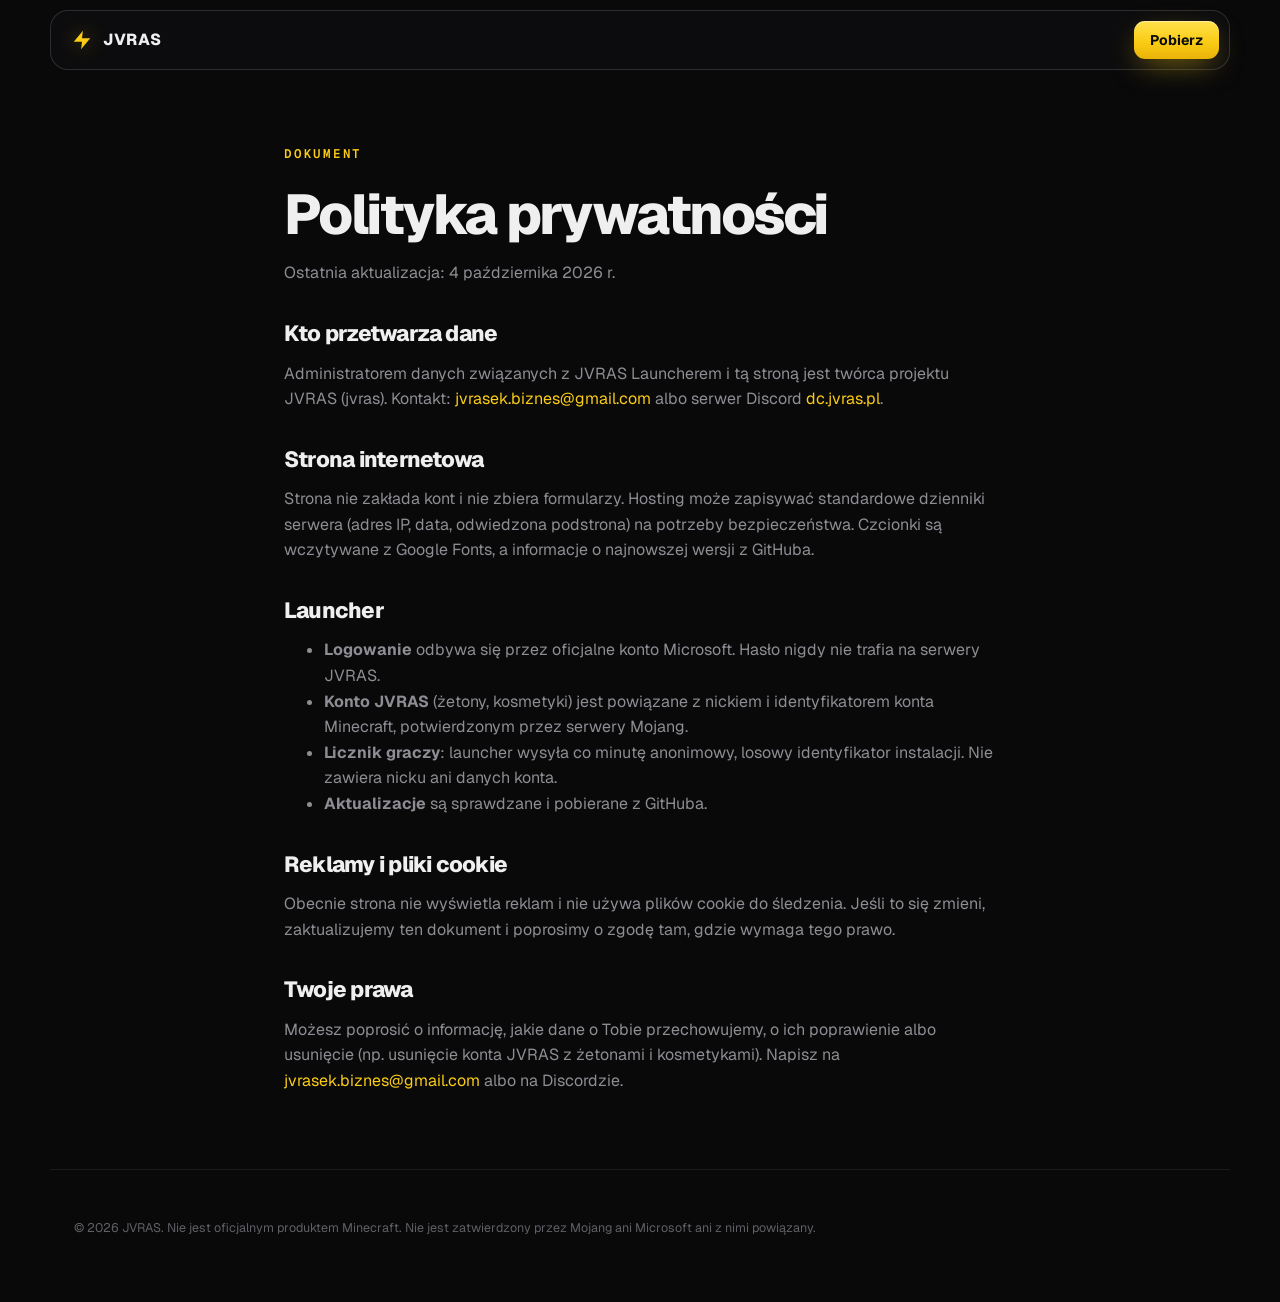
==== polityka-prywatnosci.html @ 1e288907 "Nowa strona: JVRAS Launcher i JVRAS Client" ====
<!doctype html>
<html lang="pl">
<head>
  <meta charset="utf-8">
  <meta name="viewport" content="width=device-width, initial-scale=1">
  <title>Polityka prywatności – JVRAS Launcher</title>
  <meta name="theme-color" content="#09090a">
  <link rel="icon" href="favicon.ico">
  <link rel="canonical" href="https://jvras.pl/polityka-prywatnosci.html">
  <link rel="preconnect" href="https://fonts.googleapis.com">
  <link rel="preconnect" href="https://fonts.gstatic.com" crossorigin>
  <link href="https://fonts.googleapis.com/css2?family=Geist:wght@300..900&family=Geist+Mono:wght@400;500;600&display=swap" rel="stylesheet">
  <link rel="stylesheet" href="assets/style.css">
</head>
<body class="doc-page">
  <div class="bg" aria-hidden="true"><div class="cone"></div><div class="grain"></div></div>
  <header class="nav scrolled">
    <a class="brand" href="index.html"><svg viewBox="0 0 24 24" fill="currentColor"><polygon points="13 2 3 14 12 14 11 22 21 10 12 10 13 2"/></svg><span>JVRAS</span></a>
    <div class="nav-r"><a class="btn sm" href="index.html#pobierz">Pobierz</a></div>
  </header>

  <main class="doc">
    <small class="kick">Dokument</small>
    <h1>Polityka prywatności</h1>
    <p>Ostatnia aktualizacja: 4 października 2026 r.</p>

    <h2>Kto przetwarza dane</h2>
    <p>Administratorem danych związanych z JVRAS Launcherem i tą stroną jest twórca projektu JVRAS (jvras). Kontakt: <a href="mailto:jvrasek.biznes@gmail.com">jvrasek.biznes@gmail.com</a> albo serwer Discord <a href="https://dc.jvras.pl/">dc.jvras.pl</a>.</p>

    <h2>Strona internetowa</h2>
    <p>Strona nie zakłada kont i nie zbiera formularzy. Hosting może zapisywać standardowe dzienniki serwera (adres IP, data, odwiedzona podstrona) na potrzeby bezpieczeństwa. Czcionki są wczytywane z Google Fonts, a informacje o najnowszej wersji z GitHuba.</p>

    <h2>Launcher</h2>
    <ul>
      <li><b>Logowanie</b> odbywa się przez oficjalne konto Microsoft. Hasło nigdy nie trafia na serwery JVRAS.</li>
      <li><b>Konto JVRAS</b> (żetony, kosmetyki) jest powiązane z nickiem i identyfikatorem konta Minecraft, potwierdzonym przez serwery Mojang.</li>
      <li><b>Licznik graczy</b>: launcher wysyła co minutę anonimowy, losowy identyfikator instalacji. Nie zawiera nicku ani danych konta.</li>
      <li><b>Aktualizacje</b> są sprawdzane i pobierane z GitHuba.</li>
    </ul>

    <h2>Reklamy i pliki cookie</h2>
    <p>Obecnie strona nie wyświetla reklam i nie używa plików cookie do śledzenia. Jeśli to się zmieni, zaktualizujemy ten dokument i poprosimy o zgodę tam, gdzie wymaga tego prawo.</p>

    <h2>Twoje prawa</h2>
    <p>Możesz poprosić o informację, jakie dane o Tobie przechowujemy, o ich poprawienie albo usunięcie (np. usunięcie konta JVRAS z żetonami i kosmetykami). Napisz na <a href="mailto:jvrasek.biznes@gmail.com">jvrasek.biznes@gmail.com</a> albo na Discordzie.</p>
  </main>

  <footer class="foot">
    <p class="legal">© 2026 JVRAS. Nie jest oficjalnym produktem Minecraft. Nie jest zatwierdzony przez Mojang ani Microsoft ani z nimi powiązany.</p>
  </footer>
</body>
</html>
---- assets/style.css ----
/* JVRAS - strona www w stylu launchera: ciemna scena, snop światła, żółty akcent, bloki 3D i postać ze skinem */
:root {
  --bg: #09090a;
  --ink: #efefef;
  --mut: #8d8d93;
  --dim: #5f5f65;
  --line: rgba(255, 255, 255, .08);
  --line2: rgba(255, 255, 255, .14);
  --glass: rgba(20, 20, 23, .72);
  --ac: #facc15;
  --ac1: #ffe14d;
  --ac3: #eab308;
  --on-ac: #0a0a0a;
  --r: 18px;
  --ease: cubic-bezier(.16, 1, .3, 1);
  --spring: cubic-bezier(.22, 1.3, .36, 1);
}
* { box-sizing: border-box; }
html { scroll-behavior: smooth; }
html.smooth { scroll-behavior: auto; }
body {
  margin: 0; background: var(--bg); color: var(--ink);
  font: 400 16px/1.6 'Geist', system-ui, sans-serif; -webkit-font-smoothing: antialiased;
}
body.intro { overflow: hidden; }
main { overflow-x: clip; }
a { color: inherit; text-decoration: none; }
img { display: block; max-width: 100%; height: auto; }
em { font-style: normal; color: var(--ac); }
::selection { background: rgba(250, 204, 21, .3); }

/* ================= intro ================= */
.intro-screen { position: fixed; inset: 0; z-index: 100; display: grid; place-items: center; background: #070708; }
.intro-screen.gone { display: none; }
.strike { position: absolute; inset: 0; width: 100%; height: 100%; pointer-events: none; }
.strike path { fill: none; stroke: var(--ac1); stroke-width: .5; stroke-linejoin: round; vector-effect: non-scaling-stroke; stroke-width: 3px;
  filter: drop-shadow(0 0 6px var(--ac)) drop-shadow(0 0 18px var(--ac)); stroke-dasharray: 1; stroke-dashoffset: 1; opacity: 0; }
.intro-screen.go .strike path { animation: strike .5s .15s cubic-bezier(.6, 0, .4, 1) forwards, strikeOut .6s .75s ease forwards; }
@keyframes strike { 0% { stroke-dashoffset: 1; opacity: 1; } 100% { stroke-dashoffset: 0; opacity: 1; } }
@keyframes strikeOut { to { opacity: 0; } }
.intro-screen::after { content: ''; position: absolute; inset: 0; background: radial-gradient(circle at 50% 50%, rgba(255, 230, 120, .55), transparent 60%); opacity: 0; pointer-events: none; }
.intro-screen.go::after { animation: flash .7s .6s ease forwards; }
@keyframes flash { 0% { opacity: 0; } 15% { opacity: 1; } 100% { opacity: 0; } }
.intro-c { position: relative; text-align: center; }
.intro-logo { width: 84px; height: 84px; margin: 0 auto; border-radius: 22px; display: grid; place-items: center; color: var(--on-ac);
  background: linear-gradient(160deg, var(--ac1), var(--ac3)); box-shadow: 0 0 60px rgba(250, 204, 21, .45); transform: scale(0); }
.intro-logo svg { width: 46px; height: 46px; }
.intro-screen.go .intro-logo { animation: pop .7s .7s var(--spring) forwards; }
@keyframes pop { to { transform: scale(1); } }
.intro-word { margin-top: 22px; display: flex; justify-content: center; gap: .04em; font: 800 46px/1 'Geist', sans-serif; letter-spacing: .08em; }
.intro-word span { opacity: 0; transform: translateY(14px); display: inline-block; min-width: .7em; }
.intro-screen.go .intro-word span { animation: rise .5s var(--ease) forwards; }
.intro-word span.lock { color: var(--ac); }
@keyframes rise { to { opacity: 1; transform: none; } }
.intro-sub { margin-top: 12px; font: 500 12px 'Geist Mono', monospace; letter-spacing: .6em; padding-left: .6em; color: var(--mut); opacity: 0; }
.intro-screen.go .intro-sub { animation: rise .6s 1.5s var(--ease) forwards; }
.intro-px { position: absolute; inset: 0; width: 100%; height: 100%; pointer-events: none; }
.intro-screen.out { background: transparent; }
.intro-screen.out .intro-c, .intro-screen.out .strike { display: none; }

/* ================= tło ogólne ================= */
.progress { position: fixed; z-index: 60; left: 0; top: 0; height: 2px; width: 100%; transform-origin: 0 50%; transform: scaleX(0);
  background: linear-gradient(90deg, var(--ac3), var(--ac1)); box-shadow: 0 0 12px var(--ac); }

/* ================= nawigacja ================= */
.nav {
  position: fixed; z-index: 50; top: 16px; left: 50%; transform: translate(-50%, -90px);
  width: min(1180px, calc(100% - 32px)); height: 60px; padding: 0 10px 0 20px;
  display: flex; align-items: center; justify-content: space-between; gap: 16px;
  border-radius: 18px; background: rgba(14, 14, 16, .55); border: 1px solid var(--line);
  backdrop-filter: blur(16px) saturate(140%); -webkit-backdrop-filter: blur(16px) saturate(140%);
  transition: background .3s ease, border-color .3s ease, top .3s var(--ease), transform .8s var(--ease);
}
body.ready .nav { transform: translate(-50%, 0); }
.nav.scrolled { background: rgba(14, 14, 16, .85); border-color: var(--line2); top: 10px; }
.brand { display: inline-flex; align-items: center; gap: 10px; font-weight: 800; letter-spacing: .04em; }
.brand svg { width: 22px; height: 22px; color: var(--ac); filter: drop-shadow(0 0 10px rgba(250, 204, 21, .45)); }
.links { display: flex; gap: 4px; }
.links a, .ghost { position: relative; padding: 8px 14px; border-radius: 10px; font-size: 14.5px; color: var(--mut); transition: color .2s ease, background .2s ease; }
.links a:hover, .ghost:hover { color: var(--ink); background: rgba(255, 255, 255, .05); }
.links a.on { color: var(--ink); }
.links a.on::after { content: ''; position: absolute; left: 50%; bottom: 3px; width: 4px; height: 4px; margin-left: -2px; background: var(--ac); box-shadow: 0 0 8px var(--ac); }
.nav-r { display: flex; align-items: center; gap: 6px; }

/* ================= przyciski ================= */
.btn {
  position: relative; overflow: hidden; display: inline-flex; align-items: center; justify-content: center; gap: 12px;
  height: 46px; padding: 0 22px; border-radius: 14px; border: 0; cursor: pointer;
  font: 700 15px 'Geist', sans-serif; color: var(--on-ac);
  background: linear-gradient(180deg, var(--ac1), var(--ac) 55%, var(--ac3));
  box-shadow: 0 10px 30px -8px rgba(250, 204, 21, .55), inset 0 1px 0 rgba(255, 255, 255, .45);
  transition: transform .3s var(--spring), box-shadow .25s ease;
}
.btn:hover { transform: translateY(-3px); box-shadow: 0 18px 44px -8px rgba(250, 204, 21, .75), inset 0 1px 0 rgba(255, 255, 255, .5); }
.btn:active { transform: translateY(0) scale(.97); }
.btn svg { width: 20px; height: 20px; flex: none; transition: transform .35s var(--spring); }
.btn:hover svg { transform: translateY(2px); }
.btn.sm { height: 38px; padding: 0 16px; font-size: 14px; border-radius: 11px; }
.btn.lg { height: 62px; padding: 0 26px; font-size: 16.5px; border-radius: 16px; }
.btn.lg span { display: flex; flex-direction: column; align-items: flex-start; line-height: 1.15; }
.btn small { font: 500 11.5px 'Geist Mono', monospace; opacity: .7; letter-spacing: .02em; }
.btn.glass { color: var(--ink); background: var(--glass); border: 1px solid var(--line2); box-shadow: none; }
.btn.glass:hover { background: rgba(32, 32, 36, .85); box-shadow: 0 12px 30px -10px rgba(0, 0, 0, .6); }
.btn.shine::after { content: ''; position: absolute; top: 0; left: -60%; width: 40%; height: 100%; transform: skewX(-20deg);
  background: linear-gradient(90deg, transparent, rgba(255, 255, 255, .55), transparent); animation: shine 3.6s 2.5s ease-in-out infinite; }
@keyframes shine { 0% { left: -60%; } 30%, 100% { left: 130%; } }

/* ================= hero ================= */
.hero { position: relative; min-height: 100vh; padding: 130px 24px 70px; display: flex; flex-direction: column; justify-content: center; }
.world { position: absolute; inset: 0; width: 100%; height: 100%; z-index: -2; image-rendering: pixelated; }
.word {
  position: absolute; left: 50%; top: 46%; transform: translate(-50%, -50%); z-index: -1;
  font: 900 clamp(130px, 25vw, 360px)/1 'Geist', sans-serif; letter-spacing: -.04em; white-space: nowrap; user-select: none;
  color: transparent; -webkit-text-stroke: 1px rgba(255, 255, 255, .045);
  background: linear-gradient(180deg, rgba(255, 255, 255, .06), rgba(255, 255, 255, 0) 80%); -webkit-background-clip: text; background-clip: text;
}
.hero-grid { width: min(1180px, 100%); margin: 0 auto; display: grid; grid-template-columns: 1.05fr .95fr; align-items: center; gap: 30px; }
.hero-c { position: relative; z-index: 2; }
.eyebrow {
  display: inline-flex; align-items: center; gap: 10px; padding: 7px 14px; border-radius: 999px;
  font: 500 12.5px 'Geist Mono', monospace; letter-spacing: .06em; text-transform: uppercase; color: var(--mut);
  background: var(--glass); border: 1px solid var(--line);
}
.led { width: 7px; height: 7px; border-radius: 50%; background: var(--ac); box-shadow: 0 0 12px var(--ac); animation: blink 2.4s ease-in-out infinite; }
@keyframes blink { 50% { opacity: .4; } }
h1 { margin: 22px 0 18px; font: 800 clamp(46px, 6.6vw, 92px)/.98 'Geist', sans-serif; letter-spacing: -.04em; }
.lead { max-width: 540px; margin: 0; font-size: clamp(16px, 1.5vw, 19px); color: var(--mut); }
.cta { display: flex; flex-wrap: wrap; gap: 12px; margin-top: 34px; }
.stats {
  display: inline-flex; align-items: center; gap: 14px; margin-top: 24px; padding: 9px 16px; border-radius: 999px;
  font-size: 14px; color: var(--mut); background: var(--glass); border: 1px solid var(--line);
}
.stats[hidden] { display: none; }
.stats b { color: var(--ink); font-variant-numeric: tabular-nums; }
.stats .sep { width: 1px; height: 14px; background: var(--line2); }
.live { display: inline-flex; align-items: center; gap: 8px; }
.live i { width: 8px; height: 8px; border-radius: 50%; background: var(--ac); animation: pulse 2s ease-out infinite; }
@keyframes pulse { 0% { box-shadow: 0 0 0 0 rgba(250, 204, 21, .5); } 70% { box-shadow: 0 0 0 8px rgba(250, 204, 21, 0); } 100% { box-shadow: 0 0 0 0 rgba(250, 204, 21, 0); } }

/* napisy wchodzące po intro (słowa wjeżdżają spod maski) */
.split .ln { display: block; overflow: hidden; padding-bottom: .06em; }
.split .ln > span { display: inline-block; transform: translateY(105%); transition: transform 1s var(--ease); }
.split.acc-all .ln > span, .split .ln.acc > span { color: var(--ac); }
.split.in .ln > span { transform: none; }
[class*="in-"] { opacity: 0; transform: translateY(26px); transition: opacity .9s var(--ease), transform .9s var(--ease); }
body.ready [class*="in-"] { opacity: 1; transform: none; }
body.ready .in-2 { transition-delay: .1s; } body.ready .in-3 { transition-delay: .25s; } body.ready .in-4 { transition-delay: .4s; } body.ready .in-5 { transition-delay: .55s; }
h1.split[class*="in-"] { opacity: 1; transform: none; }

/* postać */
.hero-char { position: relative; height: min(620px, 72vh); }
/* postać ma stały rozmiar silnika (240x290), powiększamy ją od stóp, żeby stała na podeście */
.hero-char .skin-3d, .wr-stage .skin-3d { position: absolute; left: 50%; bottom: var(--feet, 62px); width: 240px; height: 290px; translate: -50% 0; scale: var(--sk, 1.7); transform-origin: 50% 100%; cursor: grab; }
.wr-stage { --sk: 1.45; --feet: 36px; }
.skin-3d.sk-dragging { cursor: grabbing; }
.pedestal { position: absolute; left: 50%; bottom: 3%; width: 70%; height: 90px; transform: translateX(-50%); pointer-events: none; }
.pedestal i { position: absolute; inset: 0; border-radius: 50%; border: 1px solid rgba(250, 204, 21, .45); transform: rotateX(72deg); }
.pedestal i:nth-child(1) { background: radial-gradient(closest-side, rgba(250, 204, 21, .35), transparent); border: 0; filter: blur(6px); }
.pedestal i:nth-child(2) { inset: 18% 14%; animation: ring 3.2s ease-out infinite; }
.pedestal i:nth-child(3) { inset: 18% 14%; animation: ring 3.2s 1.6s ease-out infinite; }
@keyframes ring { 0% { transform: rotateX(72deg) scale(.6); opacity: .9; } 100% { transform: rotateX(72deg) scale(1.5); opacity: 0; } }
.char-tag { position: absolute; left: 50%; bottom: calc(var(--feet, 62px) + 290px * var(--sk, 1.7) + 26px); z-index: 3; transform: translateX(-50%); display: inline-flex; align-items: center; gap: 7px; padding: 6px 13px; border-radius: 999px;
  font: 600 13px 'Geist', sans-serif; background: rgba(14, 14, 16, .7); border: 1px solid var(--line2); backdrop-filter: blur(8px); pointer-events: none; }
.char-tag svg { width: 13px; height: 13px; color: var(--ac); }
.char-hint { position: absolute; left: 50%; bottom: 0; transform: translateX(-50%); font: 500 11px 'Geist Mono', monospace; letter-spacing: .14em; text-transform: uppercase; color: var(--dim); pointer-events: none; }

.scroll-cue { position: absolute; left: 50%; bottom: 22px; width: 24px; height: 38px; margin-left: -12px; border-radius: 14px; border: 1.5px solid var(--line2); }
.scroll-cue span { position: absolute; left: 50%; top: 8px; width: 4px; height: 8px; margin-left: -2px; border-radius: 2px; background: var(--ac); animation: cue 1.8s ease-in-out infinite; }
@keyframes cue { 0% { transform: translateY(0); opacity: 1; } 80% { transform: translateY(12px); opacity: 0; } 100% { opacity: 0; } }

/* ================= bloki 3D (własne pikselowe tekstury) ================= */
.cubes { position: absolute; inset: 0; pointer-events: none; perspective: 1000px; z-index: 0; }
.cube { position: absolute; transform-style: preserve-3d; will-change: transform; pointer-events: auto; touch-action: none;
  transition: opacity .35s ease, scale .55s var(--spring); }
.cube.broken { opacity: 0; scale: .2; pointer-events: none; transition: opacity .12s ease, scale .12s ease; }
.cubes.side { z-index: 0; }
/* kawałki rozbitego bloku */
.bit { position: fixed; left: 0; top: 0; z-index: 41; pointer-events: none; image-rendering: pixelated; background-size: 400% 400%; box-shadow: inset 0 0 0 1px rgba(0, 0, 0, .25); }

/* jaskinia za treścią + wskaźnik wysokości jak w F3 */
.cave { position: fixed; inset: 0; width: 100%; height: 100%; z-index: -3; image-rendering: pixelated; pointer-events: none; }
.ylvl { position: fixed; right: 22px; bottom: 18px; z-index: 45; display: flex; align-items: center; gap: 10px; padding: 7px 12px; border-radius: 10px;
  font: 500 12px 'Geist Mono', monospace; letter-spacing: .04em; color: var(--mut); background: rgba(14, 14, 16, .72); border: 1px solid var(--line);
  backdrop-filter: blur(8px); pointer-events: none; opacity: 0; transform: translateY(12px); transition: opacity .5s ease, transform .6s var(--ease); }
.ylvl.on { opacity: 1; transform: none; }
.ylvl b { color: var(--ac); font-weight: 600; min-width: 4.4em; font-variant-numeric: tabular-nums; }

/* błyskawica JVRAS budująca się z bloków */
.vox-wrap { position: relative; width: 150px; height: 140px; margin: 0 auto 6px; perspective: 700px; cursor: pointer; }
.vox-glow { position: absolute; inset: -10%; border-radius: 50%; background: radial-gradient(closest-side, rgba(250, 204, 21, .38), transparent); filter: blur(12px); opacity: 0; transition: opacity 1.2s 1s ease; }
.vox-wrap.built .vox-glow { opacity: 1; }
.vox { position: absolute; left: 50%; top: 50%; width: 112px; height: 112px; margin: -56px; transform-style: preserve-3d; }
.vx { position: absolute; width: 14px; height: 14px; transform-style: preserve-3d; transform: translate3d(0, -340px, 0); opacity: 0;
  transition: transform .9s cubic-bezier(.3, 1.35, .5, 1), opacity .3s ease; }
.vox-wrap.built .vx { transform: none; opacity: 1; }
.vx i { position: absolute; inset: 0; background-size: 100% 100%; image-rendering: pixelated; backface-visibility: hidden; }
.cube i { position: absolute; inset: 0; background-size: 100% 100%; image-rendering: pixelated; backface-visibility: hidden; }
.cube.glow i { box-shadow: inset 0 0 0 1px rgba(255, 230, 120, .2); }
.cube.glow::after { content: ''; position: absolute; inset: -60%; border-radius: 50%; background: radial-gradient(closest-side, rgba(250, 204, 21, .35), transparent); transform: translateZ(-40px); }

/* iskry kursora */
.spark { position: fixed; z-index: 40; width: 4px; height: 4px; pointer-events: none; background: var(--ac1); box-shadow: 0 0 8px var(--ac); }

/* ================= pasek modułów ================= */
.ticker { position: relative; padding: 20px 0; border-block: 1px solid var(--line); background: rgba(14, 14, 16, .6); overflow: hidden;
  mask-image: linear-gradient(90deg, transparent, #000 10%, #000 90%, transparent); -webkit-mask-image: linear-gradient(90deg, transparent, #000 10%, #000 90%, transparent); }
.ticker .row { overflow: hidden; }
.ticker .row + .row { margin-top: 12px; }
.track { display: flex; gap: 12px; width: max-content; will-change: transform; }
.track span { display: inline-flex; align-items: center; gap: 12px; padding: 10px 18px; border-radius: 12px; white-space: nowrap;
  font: 600 15px 'Geist', sans-serif; color: var(--ink); background: rgba(255, 255, 255, .035); border: 1px solid var(--line); }
.track span::before { content: ''; width: 8px; height: 8px; background: var(--ac); box-shadow: 0 0 10px var(--ac); }
.row:nth-child(2) .track span::before { background: transparent; border: 1.5px solid var(--ac); box-shadow: none; }

/* ================= sekcje ================= */
.sec { position: relative; max-width: 1180px; margin: 0 auto; padding: 130px 24px 20px; }
.sec-h { text-align: center; max-width: 760px; margin: 0 auto 54px; }
.sec-h small, .kick { display: inline-block; font: 600 12.5px 'Geist Mono', monospace; letter-spacing: .14em; text-transform: uppercase; color: var(--ac); }
h2 { margin: 12px 0 0; font: 800 clamp(34px, 5vw, 60px)/1.02 'Geist', sans-serif; letter-spacing: -.035em; }
.sec-h p { color: var(--mut); margin: 18px 0 0; }

/* wejście przy przewijaniu: maska od dołu + uniesienie */
.rv { opacity: 0; transform: translateY(40px) scale(.98); transition: opacity 1s var(--ease), transform 1s var(--ease); }
.rv.in { opacity: 1; transform: none; }
.split.rv { opacity: 1; transform: none; }

.grid { display: grid; grid-template-columns: repeat(3, 1fr); gap: 16px; perspective: 1200px; }
.card {
  position: relative; padding: 28px; border-radius: var(--r); overflow: hidden; transform-style: preserve-3d;
  background: linear-gradient(180deg, rgba(24, 24, 27, .85), rgba(16, 16, 18, .85)); border: 1px solid var(--line);
  transition: transform .5s var(--ease), border-color .3s ease, box-shadow .4s ease, opacity 1s var(--ease);
}
.card::before { content: ''; position: absolute; inset: 0; border-radius: inherit; pointer-events: none; opacity: 0; transition: opacity .3s ease;
  background: radial-gradient(380px circle at var(--mx, 50%) var(--my, 0%), rgba(250, 204, 21, .13), transparent 45%); }
.card::after { content: ''; position: absolute; right: 14px; top: 14px; width: 6px; height: 6px; background: var(--ac); opacity: .35;
  box-shadow: -10px 0 0 rgba(250, 204, 21, .18), 0 10px 0 rgba(250, 204, 21, .18); }
.card:hover { border-color: rgba(250, 204, 21, .35); box-shadow: 0 30px 70px -28px rgba(0, 0, 0, .85), 0 0 0 1px rgba(250, 204, 21, .08); }
.card:hover::before { opacity: 1; }
.card .ic { width: 48px; height: 48px; border-radius: 13px; display: grid; place-items: center; color: var(--ac); transform: translateZ(30px);
  background: rgba(250, 204, 21, .1); border: 1px solid rgba(250, 204, 21, .22); transition: transform .5s var(--spring); }
.card:hover .ic { transform: translateZ(40px) rotate(-6deg) scale(1.08); }
.card .ic svg { width: 23px; height: 23px; }
.card h3 { margin: 20px 0 8px; font-size: 19px; font-weight: 700; letter-spacing: -.01em; transform: translateZ(20px); }
.card p { margin: 0; color: var(--mut); font-size: 15px; transform: translateZ(10px); }

/* zrzuty w "oknie" */
.shot {
  position: relative; border-radius: 20px; padding: 8px;
  background: linear-gradient(180deg, rgba(255, 255, 255, .09), rgba(255, 255, 255, .02));
  border: 1px solid var(--line2); box-shadow: 0 40px 120px -30px rgba(0, 0, 0, .85), 0 0 0 1px rgba(0, 0, 0, .4);
}
.shot img { border-radius: 13px; width: 100%; }
.shot .glow { position: absolute; inset: 12% 8% -6%; z-index: -1; border-radius: 50%; background: radial-gradient(closest-side, rgba(250, 204, 21, .28), transparent); filter: blur(30px); }
.shot.tilt { transition: transform .6s var(--ease), opacity 1s var(--ease); }

/* ================= przewijana opowieść launchera ================= */
.story { position: relative; height: 520vh; margin-top: 60px; }
.story-sticky { position: sticky; top: 0; height: 100vh; max-width: 1240px; margin: 0 auto; padding: 90px 24px 30px;
  display: grid; grid-template-columns: .8fr 1.4fr; gap: 50px; align-items: center; }
.story-t { position: relative; }
.steps { position: relative; height: 280px; margin-top: 10px; }
.step { position: absolute; inset: 0; opacity: 0; transform: translateY(30px); transition: opacity .6s var(--ease), transform .7s var(--ease); pointer-events: none; }
.step.on { opacity: 1; transform: none; pointer-events: auto; }
.step.up { transform: translateY(-30px); }
.step p { color: var(--mut); margin: 18px 0 0; font-size: 17px; max-width: 420px; }
.dots { display: flex; gap: 8px; margin-top: 8px; }
.dots i { width: 22px; height: 4px; border-radius: 2px; background: var(--line2); transition: background .3s ease, width .4s var(--ease); }
.dots i.on { width: 46px; background: var(--ac); box-shadow: 0 0 10px rgba(250, 204, 21, .5); }
.story-v { perspective: 1600px; }
.story-v .shot { transform: rotateY(-8deg) rotateX(3deg); transition: transform .9s var(--ease); }
.story-v .shot:hover { transform: rotateY(-3deg) rotateX(1deg); }
.stack { position: relative; aspect-ratio: 1280 / 800; }
.stack img { position: absolute; inset: 0; width: 100%; height: 100%; object-fit: cover; opacity: 0; transform: scale(1.03); filter: blur(6px);
  transition: opacity .7s var(--ease), transform .9s var(--ease), filter .7s var(--ease); }
.stack img.on { opacity: 1; transform: none; filter: none; }
.story-track { position: absolute; inset: 0; pointer-events: none; display: flex; flex-direction: column; }
.story-track i { flex: 1; }

/* ================= przymierzalnia ================= */
.wr { display: grid; grid-template-columns: 1fr 1fr; gap: 30px; align-items: center; padding: 26px; border-radius: 26px;
  background: radial-gradient(500px 300px at 25% 60%, rgba(250, 204, 21, .1), transparent 70%), linear-gradient(180deg, rgba(22, 22, 25, .8), rgba(14, 14, 16, .85));
  border: 1px solid var(--line); }
.wr-stage { position: relative; height: 520px; }
.wr-name { position: absolute; left: 50%; bottom: calc(var(--feet, 62px) + 290px * var(--sk, 1.7) + 26px); z-index: 3; transform: translateX(-50%); padding: 6px 14px; border-radius: 999px; font-size: 13.5px; font-weight: 600;
  background: rgba(14, 14, 16, .75); border: 1px solid rgba(250, 204, 21, .3); color: var(--ac1); white-space: nowrap; transition: transform .4s var(--spring); }
.wr-name.bump { transform: translateX(-50%) scale(1.12); }
.wr-g + .wr-g { margin-top: 22px; }
.wr-g h4 { margin: 0 0 10px; font: 600 12px 'Geist Mono', monospace; letter-spacing: .14em; text-transform: uppercase; color: var(--mut); }
.wr-sw { display: flex; flex-wrap: wrap; gap: 10px; }
.wr-sw button { width: 46px; height: 66px; border-radius: 10px; cursor: pointer; border: 1px solid var(--line2); background: #151518 var(--p) no-repeat;
  background-size: 640% 200%; background-position: 1.85% 6.25%; image-rendering: pixelated; transition: transform .35s var(--spring), border-color .2s ease, box-shadow .25s ease; }
.wr-sw button:hover { transform: translateY(-4px); }
.wr-sw button.on { border-color: var(--ac); box-shadow: 0 0 0 3px rgba(250, 204, 21, .25), 0 10px 24px -8px rgba(250, 204, 21, .5); }
.wr-sw button.none { background: #151518; color: var(--mut); font-size: 20px; }
.wr-ch { display: flex; flex-wrap: wrap; gap: 8px; }
.wr-ch button { padding: 9px 15px; border-radius: 11px; cursor: pointer; font: 600 14px 'Geist', sans-serif; color: var(--mut); background: rgba(255, 255, 255, .04); border: 1px solid var(--line);
  transition: color .2s ease, background .25s ease, border-color .25s ease, transform .3s var(--spring); }
.wr-ch button:hover { color: var(--ink); transform: translateY(-2px); }
.wr-ch button.on { color: var(--on-ac); background: var(--ac); border-color: var(--ac); }
.wr-note { margin: 24px 0 0; font-size: 14px; color: var(--dim); }

/* ================= JVRAS Client ================= */
.split-sec { display: grid; grid-template-columns: 1fr 1.25fr; gap: 56px; align-items: center; }
.split-t p { color: var(--mut); margin: 18px 0 0; }
.chips { display: flex; flex-wrap: wrap; gap: 8px; list-style: none; padding: 0; margin: 26px 0 0; }
.chips li { padding: 7px 12px; border-radius: 999px; font-size: 13.5px; background: rgba(255, 255, 255, .04); border: 1px solid var(--line); transition: border-color .2s ease, transform .3s var(--spring); }
.chips li:hover { border-color: rgba(250, 204, 21, .4); transform: translateY(-2px); }

/* ================= FAQ ================= */
.faq { max-width: 800px; margin: 0 auto; display: grid; gap: 10px; }
.faq details { border-radius: 16px; background: rgba(20, 20, 23, .7); border: 1px solid var(--line); transition: border-color .25s ease, background .25s ease; }
.faq details:hover { background: rgba(24, 24, 27, .8); }
.faq details[open] { border-color: rgba(250, 204, 21, .3); }
.faq summary { list-style: none; cursor: pointer; padding: 19px 22px; font-weight: 600; display: flex; justify-content: space-between; align-items: center; gap: 16px; }
.faq summary::-webkit-details-marker { display: none; }
.faq summary::after { content: '+'; flex: none; color: var(--ac); font: 400 24px/1 'Geist', sans-serif; transition: transform .4s var(--spring); }
.faq details[open] summary::after { transform: rotate(135deg); }
.faq .a { display: grid; grid-template-rows: 0fr; transition: grid-template-rows .45s var(--ease); }
.faq details[open] .a { grid-template-rows: 1fr; }
.faq .a p { overflow: hidden; margin: 0; padding: 0 22px; color: var(--mut); }
.faq details[open] .a p { padding-bottom: 20px; }

/* ================= pobieranie ================= */
.final { padding-bottom: 90px; }
.final-c { position: relative; text-align: center; padding: 90px 24px; border-radius: 30px; overflow: hidden;
  background: radial-gradient(600px 300px at 50% 0%, rgba(250, 204, 21, .16), transparent 70%), linear-gradient(180deg, rgba(24, 24, 27, .92), rgba(12, 12, 14, .92));
  border: 1px solid rgba(250, 204, 21, .22); }
.final-c > *:not(.cubes) { position: relative; z-index: 1; }
.final-c p { color: var(--mut); max-width: 520px; margin: 16px auto 32px; }

.foot { max-width: 1180px; margin: 0 auto; padding: 30px 24px 64px; border-top: 1px solid var(--line); }
.foot-r { display: flex; justify-content: space-between; align-items: center; gap: 20px; flex-wrap: wrap; }
.foot nav { display: flex; gap: 22px; flex-wrap: wrap; }
.foot nav a { color: var(--mut); font-size: 14px; transition: color .2s ease; }
.foot nav a:hover { color: var(--ink); }
.socials { display: flex; flex-wrap: wrap; align-items: center; gap: 8px; margin-top: 22px; font-size: 13.5px; color: var(--dim); }
.socials span { margin-right: 6px; }
.socials b { color: var(--ink); font-weight: 600; }
.socials a { padding: 6px 12px; border-radius: 999px; color: var(--mut); background: rgba(255, 255, 255, .04); border: 1px solid var(--line); transition: color .2s ease, border-color .2s ease, transform .3s var(--spring); }
.socials a:hover { color: var(--ink); border-color: rgba(250, 204, 21, .4); transform: translateY(-2px); }
.legal { margin: 18px 0 0; color: var(--dim); font-size: 12.5px; }

/* ================= telefon / wąskie okno ================= */
@media (max-width: 960px) {
  .links { display: none; }
  .hero-grid { grid-template-columns: 1fr; text-align: center; }
  .hero-c { display: flex; flex-direction: column; align-items: center; }
  .cta { justify-content: center; }
  .lead { margin: 0 auto; }
  .hero-char { height: 440px; --sk: 1.2; --feet: 40px; }
  .grid { grid-template-columns: 1fr 1fr; }
  .split-sec, .wr { grid-template-columns: 1fr; }
  .story { height: auto; }
  .cubes.side, .ylvl { display: none; }
  .story-sticky { position: relative; height: auto; grid-template-columns: 1fr; padding-top: 40px; }
  .steps { height: 200px; }
  .story-v .shot { transform: none; }
}
@media (max-width: 560px) {
  .nav { padding: 0 8px 0 14px; }
  .ghost { display: none; }
  .hero { padding-top: 110px; }
  .grid { grid-template-columns: 1fr; }
  .btn.lg { width: 100%; }
  .stats { flex-direction: column; gap: 4px; border-radius: 16px; }
  .stats .sep { display: none; }
  .sec { padding-top: 100px; }
  .hero-char { height: 380px; --sk: 1.05; --feet: 34px; }
  .wr-stage { height: 400px; --sk: 1.1; }
  .wr { padding: 16px; }
  .steps { height: 190px; }
  /* na telefonie zostają tylko bloki przy postaci, nie nad tekstem */
  #hero-cubes .cube:nth-child(2), #hero-cubes .cube:nth-child(4), #hero-cubes .cube:nth-child(5), #final-cubes .cube:nth-child(n+3) { display: none; }
}

/* ================= polityka prywatności ================= */
.doc { max-width: 760px; margin: 0 auto; padding: 140px 24px 60px; }
.doc h1 { font-size: clamp(36px, 6vw, 56px); }
.doc h2 { font-size: 22px; margin-top: 36px; }
.doc p, .doc li { color: var(--mut); }
.doc a { color: var(--ac); }
body.doc-page .nav { transform: translate(-50%, 0); }
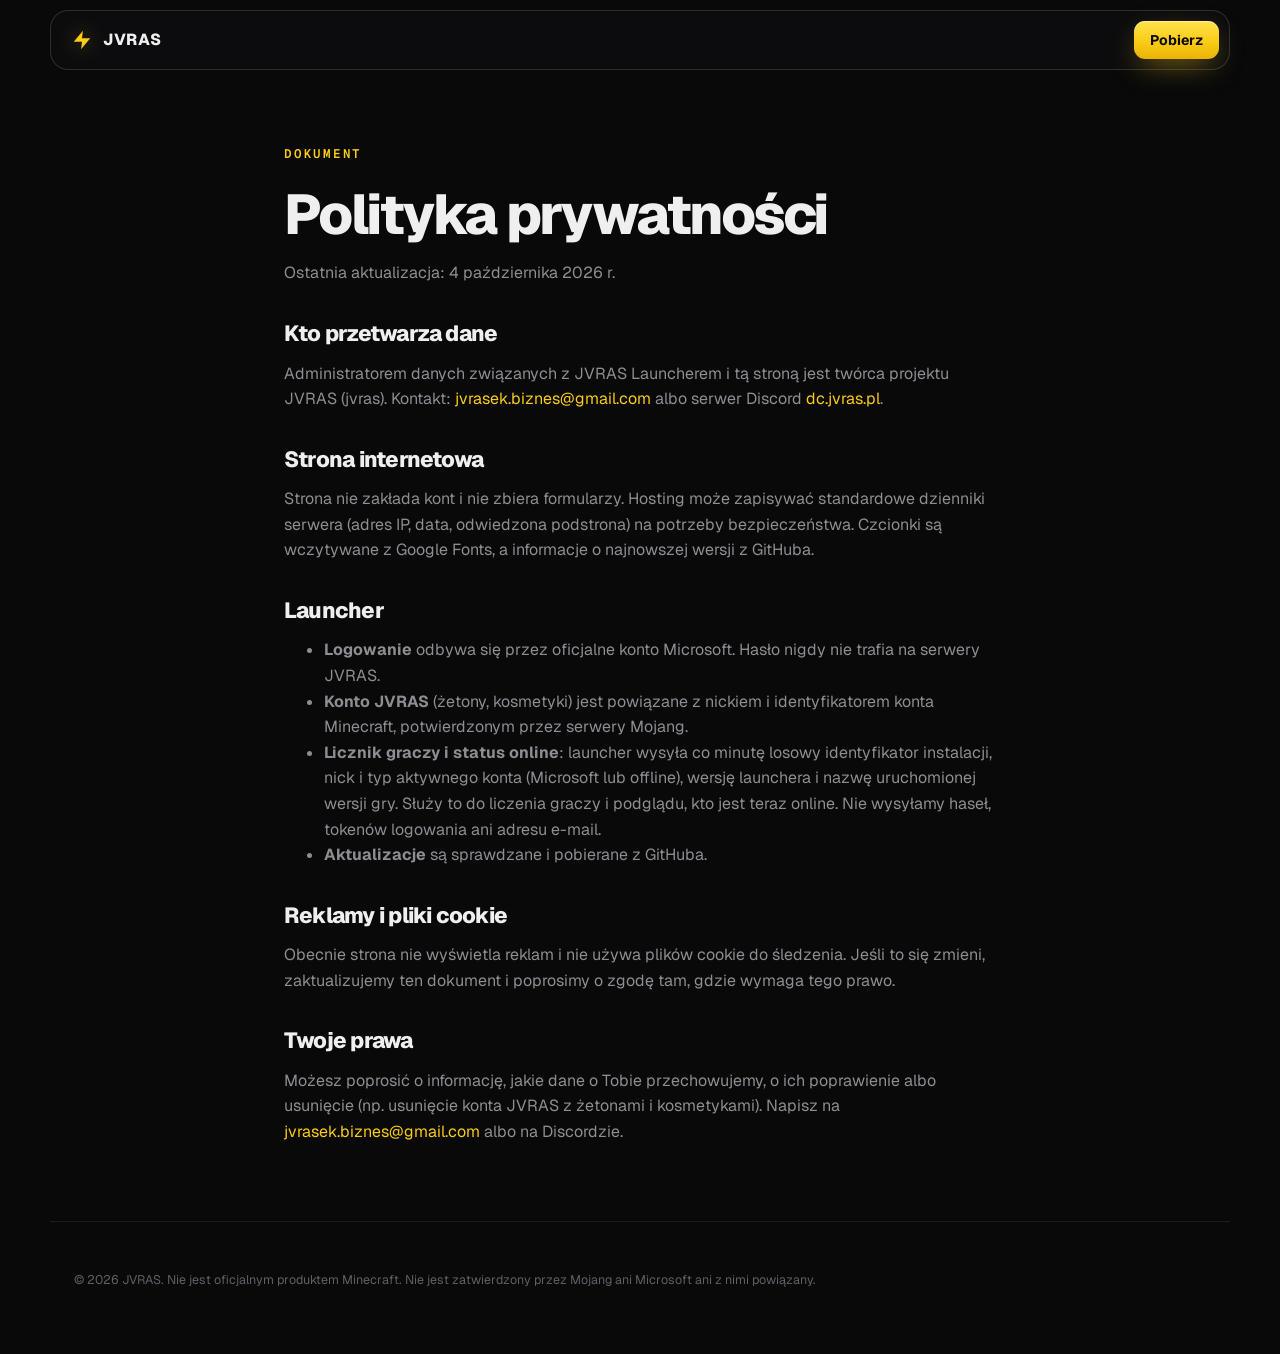
==== commit ac2d7ca6: "FAQ o antywirusach, polityka prywatności: status online" ====
--- a/polityka-prywatnosci.html
+++ b/polityka-prywatnosci.html
@@ -34,7 +34,7 @@
     <ul>
       <li><b>Logowanie</b> odbywa się przez oficjalne konto Microsoft. Hasło nigdy nie trafia na serwery JVRAS.</li>
       <li><b>Konto JVRAS</b> (żetony, kosmetyki) jest powiązane z nickiem i identyfikatorem konta Minecraft, potwierdzonym przez serwery Mojang.</li>
-      <li><b>Licznik graczy</b>: launcher wysyła co minutę anonimowy, losowy identyfikator instalacji. Nie zawiera nicku ani danych konta.</li>
+      <li><b>Licznik graczy i status online</b>: launcher wysyła co minutę losowy identyfikator instalacji, nick i typ aktywnego konta (Microsoft lub offline), wersję launchera i nazwę uruchomionej wersji gry. Służy to do liczenia graczy i podglądu, kto jest teraz online. Nie wysyłamy haseł, tokenów logowania ani adresu e-mail.</li>
       <li><b>Aktualizacje</b> są sprawdzane i pobierane z GitHuba.</li>
     </ul>
 
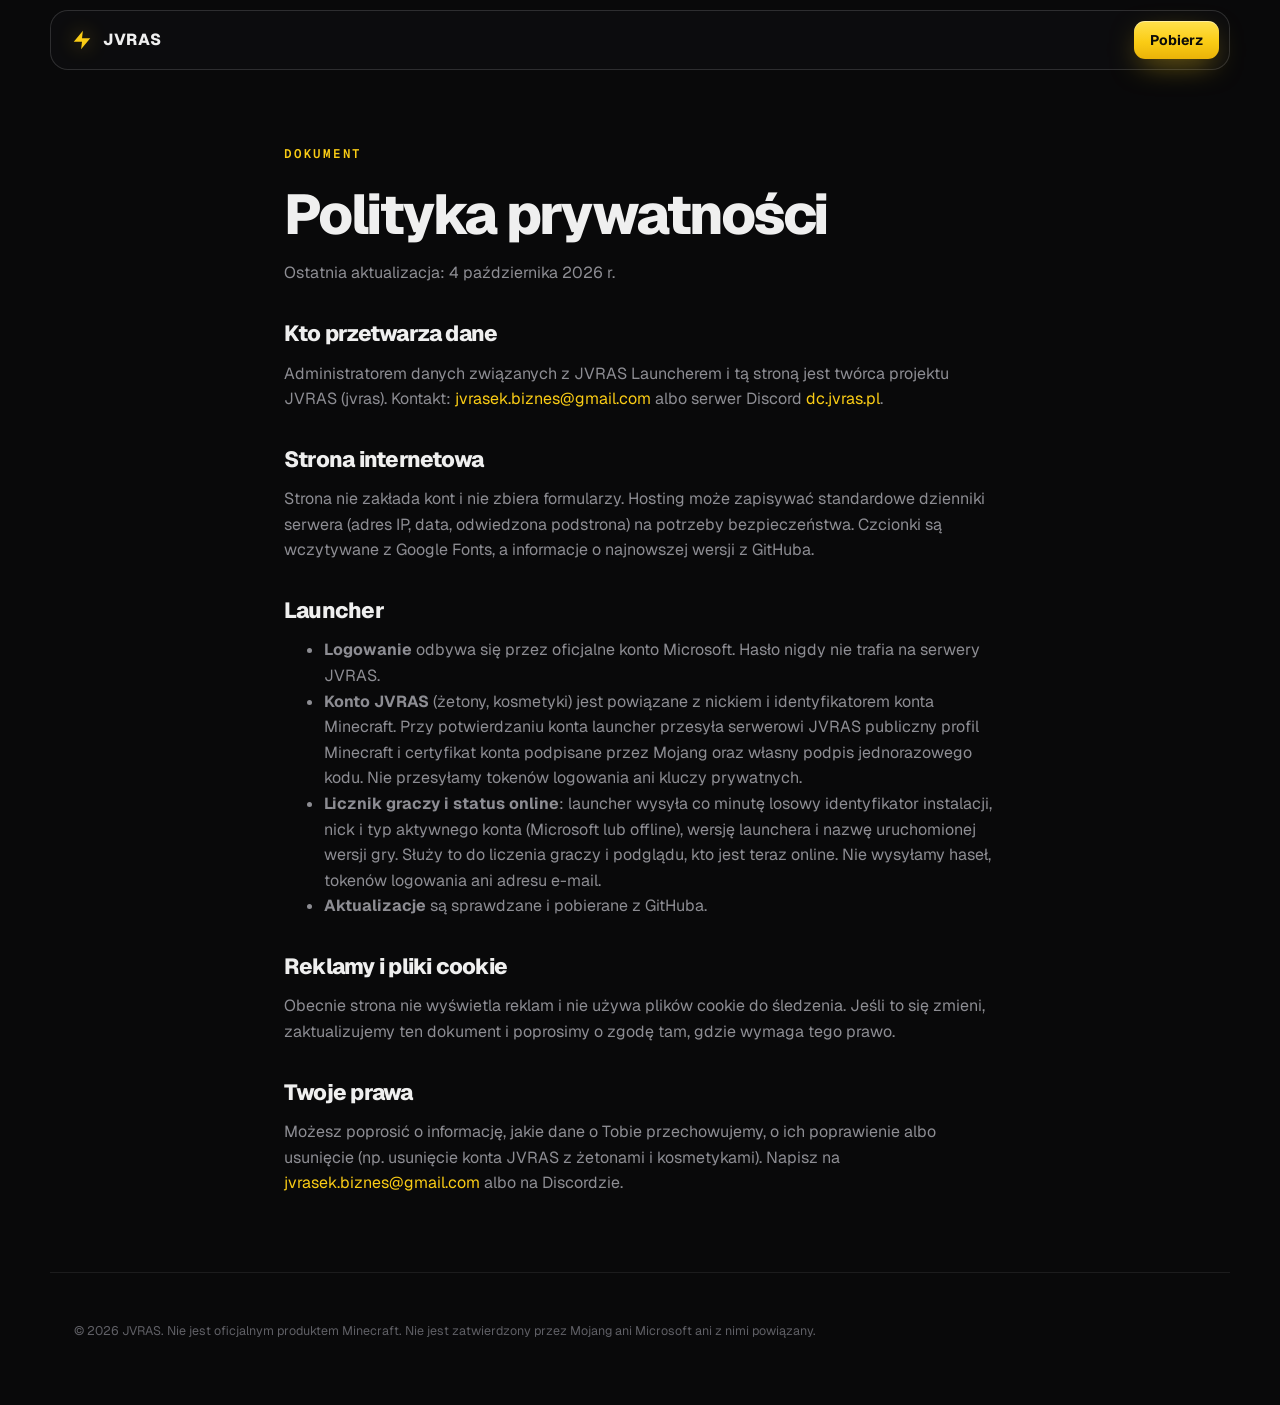
==== commit b7a4319f: "Polityka prywatności: potwierdzanie konta podpisanym profilem i certyfikatem" ====
--- a/polityka-prywatnosci.html
+++ b/polityka-prywatnosci.html
@@ -33,7 +33,7 @@
     <h2>Launcher</h2>
     <ul>
       <li><b>Logowanie</b> odbywa się przez oficjalne konto Microsoft. Hasło nigdy nie trafia na serwery JVRAS.</li>
-      <li><b>Konto JVRAS</b> (żetony, kosmetyki) jest powiązane z nickiem i identyfikatorem konta Minecraft, potwierdzonym przez serwery Mojang.</li>
+      <li><b>Konto JVRAS</b> (żetony, kosmetyki) jest powiązane z nickiem i identyfikatorem konta Minecraft. Przy potwierdzaniu konta launcher przesyła serwerowi JVRAS publiczny profil Minecraft i certyfikat konta podpisane przez Mojang oraz własny podpis jednorazowego kodu. Nie przesyłamy tokenów logowania ani kluczy prywatnych.</li>
       <li><b>Licznik graczy i status online</b>: launcher wysyła co minutę losowy identyfikator instalacji, nick i typ aktywnego konta (Microsoft lub offline), wersję launchera i nazwę uruchomionej wersji gry. Służy to do liczenia graczy i podglądu, kto jest teraz online. Nie wysyłamy haseł, tokenów logowania ani adresu e-mail.</li>
       <li><b>Aktualizacje</b> są sprawdzane i pobierane z GitHuba.</li>
     </ul>
